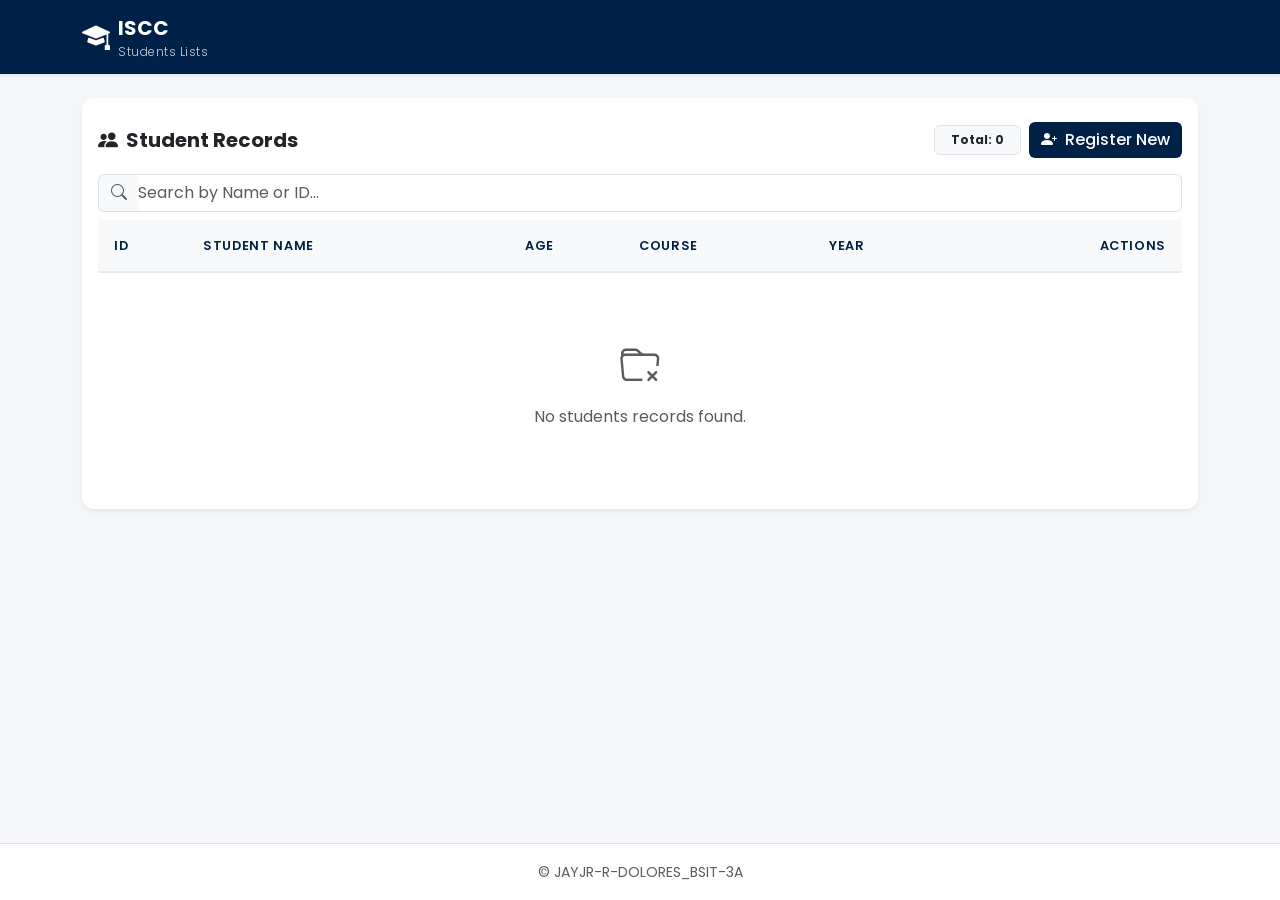
==== index.html @ 3f39bda5 "Add files via upload" ====
<!DOCTYPE html>
<html lang="en">
<head>
    <meta charset="UTF-8">
    <meta name="viewport" content="width=device-width, initial-scale=1.0">
    <title>Student Registration
    </title>
    <!-- Google Fonts -->
    <link href="https://fonts.googleapis.com/css2?family=Poppins:wght@300;400;500;600&display=swap" rel="stylesheet">
    <!-- Bootstrap CSS -->
    <link href="https://cdn.jsdelivr.net/npm/bootstrap@5.3.0/dist/css/bootstrap.min.css" rel="stylesheet">
    <!-- Bootstrap Icons -->
    <link rel="stylesheet" href="https://cdn.jsdelivr.net/npm/bootstrap-icons@1.10.0/font/bootstrap-icons.css">
    <link rel="stylesheet" href="style.css">
</head>
<body>
    
    <!-- Navbar -->
    <nav class="navbar navbar-expand-lg navbar-dark bg-school-primary shadow-sm">
        <div class="container">
            <a class="navbar-brand d-flex align-items-center" href="#">
                <i class="bi bi-mortarboard-fill me-2 fs-3"></i>
                <div>
                    <span class="fw-bold">ISCC</span>
                    <span class="d-block fs-6 fw-light">Students Lists</span>
                </div>
            </a>
        </div>
    </nav>

    <div class="container mt-4 mb-5">
        
        <!-- List Section (Default View) -->
        <div id="listSection">
            <div class="card shadow-sm border-0 fade-in">
                <div class="card-header bg-white border-bottom-0 pt-4 pb-0">
                    <div class="d-flex justify-content-between align-items-center flex-wrap gap-2 mb-3">
                        <h5 class="card-title text-school-primary fw-bold mb-0">
                            <i class="bi bi-people-fill me-2"></i>Student Records
                        </h5>
                        <div class="d-flex gap-2">
                            <span class="badge bg-light text-dark border align-self-center py-2 px-3">
                                Total: <span id="studentCount">0</span>
                            </span>
                            <button id="addNewBtn" class="btn btn-school-primary">
                                <i class="bi bi-person-plus-fill me-2"></i>Register New
                            </button>
                        </div>
                    </div>
                    
                    <!-- Search Bar -->
                    <div class="input-group mb-2">
                        <span class="input-group-text bg-light border-end-0 text-muted">
                            <i class="bi bi-search"></i>
                        </span>
                        <input type="text" class="form-control border-start-0 ps-0" id="searchInput" placeholder="Search by Name or ID...">
                    </div>
                </div>
                <div class="card-body pt-0">
                    <div class="table-responsive">
                        <table class="table table-hover align-middle custom-table">
                            <thead class="bg-light">
                                <tr>
                                    <th class="ps-3 d-none d-sm-table-cell">ID</th>
                                    <th>Student Name</th>
                                    <th class="d-none d-sm-table-cell">Age</th>
                                    <th>Course</th>
                                    <th class="d-none d-sm-table-cell">Year</th>
                                    <th class="text-end pe-3">Actions</th>
                                </tr>
                            </thead>
                            <tbody id="studentTableBody">
                                <!-- Rows will be added here dynamically -->
                            </tbody>
                        </table>
                    </div>
                    <div id="emptyState" class="text-center py-5 text-muted">
                        <i class="bi bi-folder-x fs-1 d-block mb-2"></i>
                        <p>No students records found.</p>
                    </div>
                </div>
            </div>
        </div>

        <!-- Form Section (Hidden by default) -->
        <div id="formSection" style="display: none;">
            <div class="row justify-content-center" id="formContainerRow">
                <div class="col-md-8 col-lg-6 p-0 p-md-2">
                    <div class="card shadow-sm border-0 fade-in" id="studentFormCard">
                        <div class="card-header bg-white border-bottom-0 pt-4 pb-0 d-flex justify-content-between align-items-center">
                            <h5 class="card-title text-school-primary fw-bold mb-0" id="formTitle">
                                <i class="bi bi-person-plus-fill me-2"></i>Register New Student
                            </h5>
                            <button type="button" class="btn-close" aria-label="Close" id="closeFormBtn"></button>
                        </div>
                        <div class="card-body">
                            <form id="studentForm">
                                <div class="mb-3">
                                    <label for="studentId" class="form-label text-muted small text-uppercase fw-bold">ID Number</label>
                                    <div class="input-group">
                                        <span class="input-group-text bg-light border-end-0"><i class="bi bi-hash"></i></span>
                                        <input type="text" class="form-control bg-light border-start-0" id="studentId" placeholder="Auto-generated" readonly disabled>
                                    </div>
                                </div>
                                
                                <div class="row">
                                    <div class="col-12 mb-3">
                                        <label for="lastName" class="form-label text-muted small text-uppercase fw-bold">Last Name <span class="text-danger">*</span></label>
                                        <input type="text" class="form-control" id="lastName" required>
                                    </div>
                                    <div class="col-12 mb-3">
                                        <label for="firstName" class="form-label text-muted small text-uppercase fw-bold">First Name <span class="text-danger">*</span></label>
                                        <input type="text" class="form-control" id="firstName" required>
                                    </div>
                                    <div class="col-12 mb-3">
                                        <label for="middleName" class="form-label text-muted small text-uppercase fw-bold">Middle Name</label>
                                        <input type="text" class="form-control" id="middleName">
                                    </div>
                                </div>

                                <div class="mb-3">
                                    <label for="birthdate" class="form-label text-muted small text-uppercase fw-bold">Birthdate <span class="text-danger">*</span></label>
                                    <input type="date" class="form-control" id="birthdate" required>
                                </div>

                                <div class="mb-3">
                                    <label for="course" class="form-label text-muted small text-uppercase fw-bold">Course <span class="text-danger">*</span></label>
                                    <select class="form-select" id="course" required>
                                        <option value="" selected disabled>Select Course</option>
                                        <option value="BS Hospitality Management">BS Hospitality Management</option>
                                        <option value="BS Information Technology">BS Information Technology</option>
                                        <option value="BS Cooperative Management">BS Cooperative Management</option>
                                        <option value="BS Tourism Management">BS Tourism Management</option>
                                    </select>
                                </div>

                                <div class="mb-3">
                                    <label for="yearLevel" class="form-label text-muted small text-uppercase fw-bold">Year Level <span class="text-danger">*</span></label>
                                    <select class="form-select" id="yearLevel" required>
                                        <option value="" selected disabled>Select Year</option>
                                        <option value="1">1st Year</option>
                                        <option value="2">2nd Year</option>
                                        <option value="3">3rd Year</option>
                                        <option value="4">4th Year</option>
                                    </select>
                                </div>

                                <div class="d-grid gap-2 mt-4">
                                    <button type="submit" class="btn btn-school-primary py-2" id="submitBtn">
                                        <i class="bi bi-save me-2"></i>Save Student
                                    </button>
                                    <button type="button" class="btn btn-outline-secondary py-2" id="cancelBtn">
                                        Cancel
                                    </button>
                                </div>
                            </form>
                        </div>
                    </div>
                </div>
            </div>
        </div>

    </div>

    <!-- Delete Confirmation Modal -->
    <div id="deleteModal" style="display: none;">
        <div class="card shadow-sm border-0 fade-in" style="max-width: 400px; width: 90%;">
            <div class="card-body text-center p-4">
                <div class="mb-3 text-danger">
                    <i class="bi bi-exclamation-circle-fill fs-1"></i>
                </div>
                <h5 class="fw-bold text-dark mb-2">Confirm Deletion</h5>
                <p class="text-muted mb-4">Are you sure you want to delete <strong id="deleteStudentName" class="text-dark"></strong>? This action cannot be undone.</p>
                <div class="d-grid gap-2 d-flex justify-content-center">
                    <button class="btn btn-outline-secondary px-4" id="cancelDeleteBtn">Cancel</button>
                    <button class="btn btn-danger px-4" id="confirmDeleteBtn">Delete</button>
                </div>
            </div>
        </div>
    </div>

    <!-- Loading / Success Overlay -->
    <div id="loadingOverlay" style="display: none;">
        <div class="card shadow-sm border-0 fade-in text-center p-4" style="max-width: 400px; width: 90%;">
            <!-- Loading State -->
            <div id="loadingState">
                <div class="spinner-border text-school-primary mb-3" role="status" style="width: 3rem; height: 3rem;">
                    <span class="visually-hidden">Loading...</span>
                </div>
                <h5 class="fw-bold text-dark">Processing...</h5>
                <p class="text-muted">Please wait while we save the data.</p>
            </div>
            
            <!-- Success State -->
            <div id="successState" style="display: none;">
                <div class="mb-3 text-success">
                    <i class="bi bi-check-circle-fill" style="font-size: 4rem;"></i>
                </div>
                <h5 class="fw-bold text-dark mb-1">Success!</h5>
                <p class="text-muted mb-0">Successfully Registered</p>
                <h5 class="fw-bold text-school-primary mt-2" id="successStudentName"></h5>
            </div>
        </div>
    </div>

    <!-- Duplicate Warning Modal -->
    <div id="warningModal" style="display: none;">
        <div class="card shadow-sm border-0 fade-in" style="max-width: 400px; width: 90%;">
            <div class="card-body text-center p-4">
                <div class="mb-3 text-warning">
                    <i class="bi bi-exclamation-triangle-fill fs-1"></i>
                </div>
                <h5 class="fw-bold text-dark mb-2">Duplicate Entry</h5>
                <p class="text-muted mb-4">A student with this name already exists. Do you want to continue?</p>
                <div class="d-grid gap-2 d-flex justify-content-center">
                    <button class="btn btn-outline-secondary px-4" id="cancelWarningBtn">Cancel</button>
                    <button class="btn btn-warning px-4 text-dark" id="continueWarningBtn">Continue</button>
                </div>
            </div>
        </div>
    </div>

    <!-- Footer -->
    <footer class="bg-white text-center py-3 mt-auto border-top">
        <div class="container">
            <small class="text-muted">&copy; JAYJR-R-DOLORES_BSIT-3A</small>
        </div>
    </footer>

    <!-- Bootstrap JS Bundle -->
    <script src="https://cdn.jsdelivr.net/npm/bootstrap@5.3.0/dist/js/bootstrap.bundle.min.js"></script>
    <script src="script.js"></script>
</body>
</html>
---- style.css ----
:root {
    --school-primary: #002147; /* Navy Blue */
    --school-secondary: #FFD700; /* Gold */
    --school-accent: #0056b3;
    --text-dark: #333333;
    --bg-light: #f4f6f9;
}

body {
    font-family: 'Poppins', sans-serif;
    background-color: var(--bg-light);
    color: var(--text-dark);
    display: flex;
    flex-direction: column;
    min-height: 100vh;
}

/* Animations */
.fade-in {
    animation: fadeIn 0.3s ease-in-out;
}

@keyframes fadeIn {
    from { opacity: 0; transform: translateY(10px); }
    to { opacity: 1; transform: translateY(0); }
}

/* Modal / Floating Form Styles */
#formSection, #deleteModal, #warningModal {
    position: fixed;
    top: 0;
    left: 0;
    width: 100%;
    height: 100%;
    z-index: 2000;
    background-color: rgba(0, 33, 71, 0.4); /* Navy tinted backdrop */
    backdrop-filter: blur(2px); /* Subtle backdrop blur for modern browsers */
    display: none; /* Flex when active */
    align-items: center;
    justify-content: center;
    padding: 1rem;
    overflow-y: auto; /* Allow scrolling if form is too tall */
}

/* Container for the card inside the modal */
#formSection > .row {
    width: 100%;
    max-width: 600px;
    margin: auto; /* Center in the flex container */
    transition: all 0.3s ease-in-out;
}

#warningModal {
    z-index: 2100; /* Sit above the form (2000) */
}

#loadingOverlay {
    position: fixed;
    top: 0;
    left: 0;
    width: 100%;
    height: 100%;
    z-index: 3000; /* Sit above everything */
    background-color: rgba(255, 255, 255, 0.9); /* Opaque white bg */
    backdrop-filter: blur(5px);
    display: none;
    align-items: center;
    justify-content: center;
}

/* Blur Effect for Background Content */
.blur-background {
    filter: blur(5px);
    pointer-events: none; /* Prevent clicks on background */
    user-select: none;
    transition: filter 0.3s ease;
}

/* Ensure List Section transitions smoothly */
#listSection {
    transition: filter 0.3s ease;
}

/* Navbar Customization */
.bg-school-primary {
    background-color: var(--school-primary) !important;
}

.navbar-brand .fs-6 {
    opacity: 0.8;
    font-size: 0.75rem !important;
    letter-spacing: 0.5px;
}

/* Card Styling */
.card {
    border-radius: 12px;
    overflow: hidden;
    transition: transform 0.2s ease-in-out;
}

.card-header {
    background-color: transparent;
}

/* Form Styling */
.form-label {
    font-size: 0.75rem;
    letter-spacing: 0.05em;
}

.form-control:focus, .form-select:focus {
    border-color: var(--school-accent);
    box-shadow: 0 0 0 0.2rem rgba(0, 86, 179, 0.15);
}

/* Button Customization */
.btn-school-primary {
    background-color: var(--school-primary);
    color: white;
    border: none;
    font-weight: 500;
    transition: all 0.3s;
}

.btn-school-primary:hover {
    background-color: var(--school-accent);
    color: white;
    transform: translateY(-1px);
}

.btn-warning {
    color: #fff;
    background-color: #ffc107;
    border-color: #ffc107;
}

/* Table Customization */
.custom-table thead th {
    background-color: #f8f9fa;
    color: var(--school-primary);
    font-weight: 600;
    text-transform: uppercase;
    font-size: 0.8rem;
    letter-spacing: 0.05em;
    border-bottom: 2px solid #e9ecef;
    padding-top: 1rem;
    padding-bottom: 1rem;
    white-space: nowrap;
    
    /* Sticky Header */
    position: sticky;
    top: 0;
    z-index: 10;
    box-shadow: 0 2px 2px -1px rgba(0, 0, 0, 0.1);
}

.custom-table tbody tr {
    transition: background-color 0.2s;
}

.custom-table tbody tr:hover {
    background-color: rgba(0, 33, 71, 0.03);
}

/* Minor Highlight - Refined */
.table-minor {
    position: relative;
}

.table-minor td:first-child {
    border-left: 4px solid var(--school-secondary);
}

/* Badge Minor */
.badge-minor {
    background-color: #fff3cd;
    color: #856404;
    padding: 0.25em 0.6em;
    font-size: 0.75em;
    border-radius: 10rem;
    margin-left: 0.5rem;
    border: 1px solid #ffeeba;
}

/* Action Buttons */
.btn-action {
    width: 32px;
    height: 32px;
    padding: 0;
    display: inline-flex;
    align-items: center;
    justify-content: center;
    border-radius: 50%;
    transition: all 0.2s;
}

.btn-action:hover {
    transform: scale(1.1);
}

/* Empty State */
#emptyState {
    display: none; /* Toggled via JS */
}

/* Utility to ensure table is always readable on mobile via scroll */
.table-responsive {
    overflow-x: auto;
    -webkit-overflow-scrolling: touch;
}

/* =========================================
   Mobile Optimization (Readable Table)
   ========================================= */
@media (max-width: 768px) {
    /* Stack Header Elements */
    .card-header .d-flex {
        flex-direction: column;
        align-items: stretch !important;
    }
    
    .card-header .d-flex .d-flex {
        /* Reset the inner button container to row but center/stretch it */
        flex-direction: row;
        justify-content: space-between;
        margin-top: 0.5rem;
    }

    #addNewBtn {
        width: 100%;
        margin-top: 0.5rem;
    }

    /* Table Compactness */
    .custom-table th, 
    .custom-table td {
        padding: 0.75rem 0.5rem; /* Reduce horizontal padding */
        font-size: 0.85rem;      /* Slightly smaller text */
        white-space: nowrap;     /* Prevent awkward wrapping */
    }

    /* Allow Name and Course to wrap if needed for context */
    .custom-table td:nth-child(2), /* Name */
    .custom-table td:nth-child(4) { /* Course */
        white-space: normal;
        min-width: 120px;
    }

    /* Justify Course Text Specifically */
    .custom-table td:nth-child(4) { /* Course */
        text-align: justify;
    }
    
    /* Action buttons smaller */
    .btn-action {
        width: 28px;
        height: 28px;
        font-size: 0.8rem;
    }
    
    /* Adjust Badge size */
    .badge {
        font-weight: normal;
        font-size: 0.7em !important;
        white-space: normal; /* Allow badge text to wrap if needed */
        display: inline-block;
        line-height: 1.2;
    }

    /* Full Screen Modal on Mobile */
    #formSection {
        padding: 0 !important;
        align-items: flex-end; /* Slide up or just cover */
    }

    #formSection > .row {
        max-width: 100%;
        margin: 0;
        height: 100%; /* Occupy full height */
    }

    #formSection .card {
        border-radius: 0; /* Remove corners */
        height: 100%;
        overflow-y: auto; /* Internal scrolling */
        box-shadow: none;
    }
    
    #formSection .card-header {
        position: sticky;
        top: 0;
        background-color: white;
        z-index: 5;
        border-bottom: 1px solid #e9ecef;
    }
}
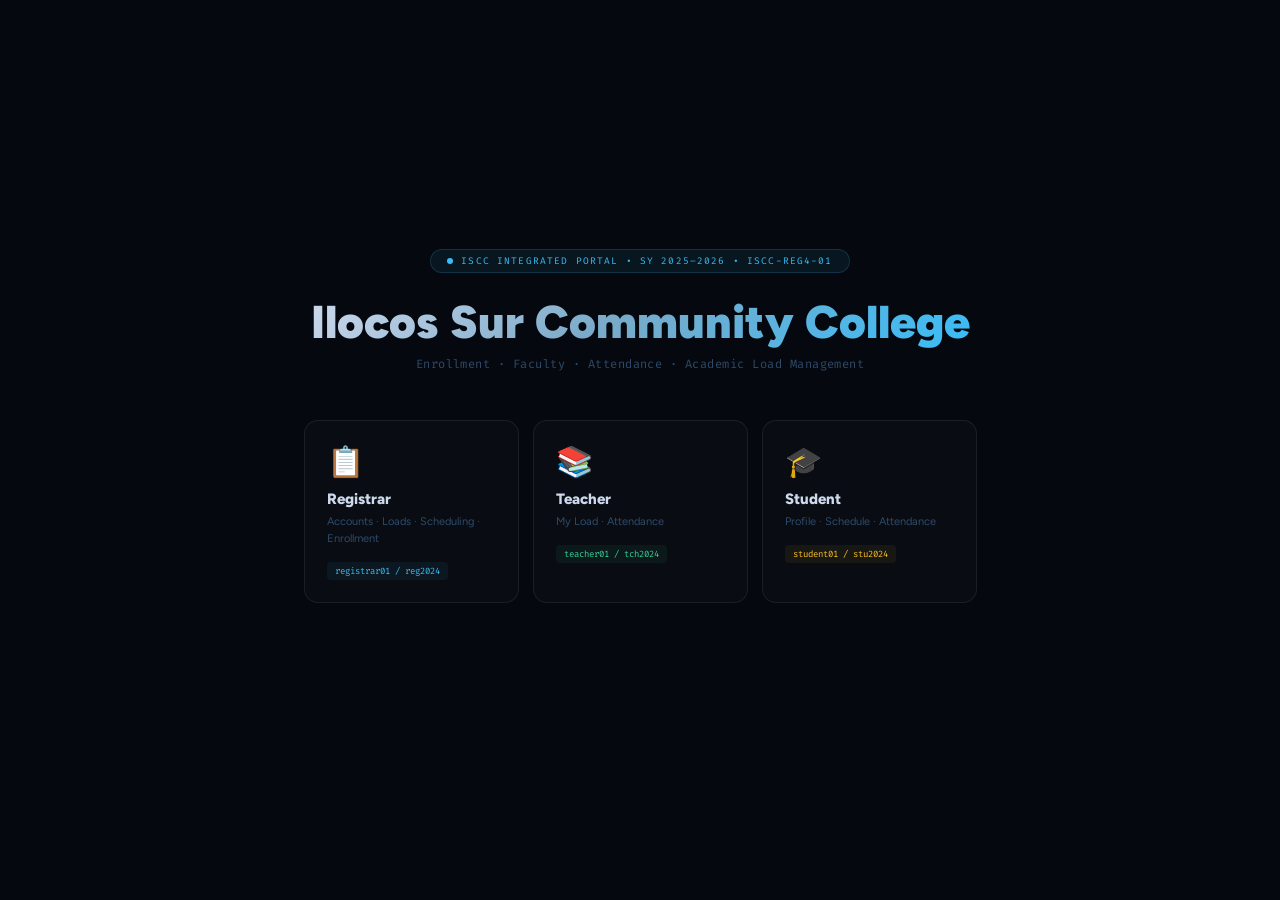
==== commit f50fd08a: "Implement full Student Registration and Attendance System - Added `setup.sql` for database schema an" ====
--- a/index.html
+++ b/index.html
@@ -3,232 +3,11 @@
 <head>
     <meta charset="UTF-8">
     <meta name="viewport" content="width=device-width, initial-scale=1.0">
-    <title>Student Registration
-    </title>
-    <!-- Google Fonts -->
-    <link href="https://fonts.googleapis.com/css2?family=Poppins:wght@300;400;500;600&display=swap" rel="stylesheet">
-    <!-- Bootstrap CSS -->
-    <link href="https://cdn.jsdelivr.net/npm/bootstrap@5.3.0/dist/css/bootstrap.min.css" rel="stylesheet">
-    <!-- Bootstrap Icons -->
-    <link rel="stylesheet" href="https://cdn.jsdelivr.net/npm/bootstrap-icons@1.10.0/font/bootstrap-icons.css">
+    <title>ISCC Integrated Portal</title>
     <link rel="stylesheet" href="style.css">
 </head>
 <body>
-    
-    <!-- Navbar -->
-    <nav class="navbar navbar-expand-lg navbar-dark bg-school-primary shadow-sm">
-        <div class="container">
-            <a class="navbar-brand d-flex align-items-center" href="#">
-                <i class="bi bi-mortarboard-fill me-2 fs-3"></i>
-                <div>
-                    <span class="fw-bold">ISCC</span>
-                    <span class="d-block fs-6 fw-light">Students Lists</span>
-                </div>
-            </a>
-        </div>
-    </nav>
-
-    <div class="container mt-4 mb-5">
-        
-        <!-- List Section (Default View) -->
-        <div id="listSection">
-            <div class="card shadow-sm border-0 fade-in">
-                <div class="card-header bg-white border-bottom-0 pt-4 pb-0">
-                    <div class="d-flex justify-content-between align-items-center flex-wrap gap-2 mb-3">
-                        <h5 class="card-title text-school-primary fw-bold mb-0">
-                            <i class="bi bi-people-fill me-2"></i>Student Records
-                        </h5>
-                        <div class="d-flex gap-2">
-                            <span class="badge bg-light text-dark border align-self-center py-2 px-3">
-                                Total: <span id="studentCount">0</span>
-                            </span>
-                            <button id="addNewBtn" class="btn btn-school-primary">
-                                <i class="bi bi-person-plus-fill me-2"></i>Register New
-                            </button>
-                        </div>
-                    </div>
-                    
-                    <!-- Search Bar -->
-                    <div class="input-group mb-2">
-                        <span class="input-group-text bg-light border-end-0 text-muted">
-                            <i class="bi bi-search"></i>
-                        </span>
-                        <input type="text" class="form-control border-start-0 ps-0" id="searchInput" placeholder="Search by Name or ID...">
-                    </div>
-                </div>
-                <div class="card-body pt-0">
-                    <div class="table-responsive">
-                        <table class="table table-hover align-middle custom-table">
-                            <thead class="bg-light">
-                                <tr>
-                                    <th class="ps-3 d-none d-sm-table-cell">ID</th>
-                                    <th>Student Name</th>
-                                    <th class="d-none d-sm-table-cell">Age</th>
-                                    <th>Course</th>
-                                    <th class="d-none d-sm-table-cell">Year</th>
-                                    <th class="text-end pe-3">Actions</th>
-                                </tr>
-                            </thead>
-                            <tbody id="studentTableBody">
-                                <!-- Rows will be added here dynamically -->
-                            </tbody>
-                        </table>
-                    </div>
-                    <div id="emptyState" class="text-center py-5 text-muted">
-                        <i class="bi bi-folder-x fs-1 d-block mb-2"></i>
-                        <p>No students records found.</p>
-                    </div>
-                </div>
-            </div>
-        </div>
-
-        <!-- Form Section (Hidden by default) -->
-        <div id="formSection" style="display: none;">
-            <div class="row justify-content-center" id="formContainerRow">
-                <div class="col-md-8 col-lg-6 p-0 p-md-2">
-                    <div class="card shadow-sm border-0 fade-in" id="studentFormCard">
-                        <div class="card-header bg-white border-bottom-0 pt-4 pb-0 d-flex justify-content-between align-items-center">
-                            <h5 class="card-title text-school-primary fw-bold mb-0" id="formTitle">
-                                <i class="bi bi-person-plus-fill me-2"></i>Register New Student
-                            </h5>
-                            <button type="button" class="btn-close" aria-label="Close" id="closeFormBtn"></button>
-                        </div>
-                        <div class="card-body">
-                            <form id="studentForm">
-                                <div class="mb-3">
-                                    <label for="studentId" class="form-label text-muted small text-uppercase fw-bold">ID Number</label>
-                                    <div class="input-group">
-                                        <span class="input-group-text bg-light border-end-0"><i class="bi bi-hash"></i></span>
-                                        <input type="text" class="form-control bg-light border-start-0" id="studentId" placeholder="Auto-generated" readonly disabled>
-                                    </div>
-                                </div>
-                                
-                                <div class="row">
-                                    <div class="col-12 mb-3">
-                                        <label for="lastName" class="form-label text-muted small text-uppercase fw-bold">Last Name <span class="text-danger">*</span></label>
-                                        <input type="text" class="form-control" id="lastName" required>
-                                    </div>
-                                    <div class="col-12 mb-3">
-                                        <label for="firstName" class="form-label text-muted small text-uppercase fw-bold">First Name <span class="text-danger">*</span></label>
-                                        <input type="text" class="form-control" id="firstName" required>
-                                    </div>
-                                    <div class="col-12 mb-3">
-                                        <label for="middleName" class="form-label text-muted small text-uppercase fw-bold">Middle Name</label>
-                                        <input type="text" class="form-control" id="middleName">
-                                    </div>
-                                </div>
-
-                                <div class="mb-3">
-                                    <label for="birthdate" class="form-label text-muted small text-uppercase fw-bold">Birthdate <span class="text-danger">*</span></label>
-                                    <input type="date" class="form-control" id="birthdate" required>
-                                </div>
-
-                                <div class="mb-3">
-                                    <label for="course" class="form-label text-muted small text-uppercase fw-bold">Course <span class="text-danger">*</span></label>
-                                    <select class="form-select" id="course" required>
-                                        <option value="" selected disabled>Select Course</option>
-                                        <option value="BS Hospitality Management">BS Hospitality Management</option>
-                                        <option value="BS Information Technology">BS Information Technology</option>
-                                        <option value="BS Cooperative Management">BS Cooperative Management</option>
-                                        <option value="BS Tourism Management">BS Tourism Management</option>
-                                    </select>
-                                </div>
-
-                                <div class="mb-3">
-                                    <label for="yearLevel" class="form-label text-muted small text-uppercase fw-bold">Year Level <span class="text-danger">*</span></label>
-                                    <select class="form-select" id="yearLevel" required>
-                                        <option value="" selected disabled>Select Year</option>
-                                        <option value="1">1st Year</option>
-                                        <option value="2">2nd Year</option>
-                                        <option value="3">3rd Year</option>
-                                        <option value="4">4th Year</option>
-                                    </select>
-                                </div>
-
-                                <div class="d-grid gap-2 mt-4">
-                                    <button type="submit" class="btn btn-school-primary py-2" id="submitBtn">
-                                        <i class="bi bi-save me-2"></i>Save Student
-                                    </button>
-                                    <button type="button" class="btn btn-outline-secondary py-2" id="cancelBtn">
-                                        Cancel
-                                    </button>
-                                </div>
-                            </form>
-                        </div>
-                    </div>
-                </div>
-            </div>
-        </div>
-
-    </div>
-
-    <!-- Delete Confirmation Modal -->
-    <div id="deleteModal" style="display: none;">
-        <div class="card shadow-sm border-0 fade-in" style="max-width: 400px; width: 90%;">
-            <div class="card-body text-center p-4">
-                <div class="mb-3 text-danger">
-                    <i class="bi bi-exclamation-circle-fill fs-1"></i>
-                </div>
-                <h5 class="fw-bold text-dark mb-2">Confirm Deletion</h5>
-                <p class="text-muted mb-4">Are you sure you want to delete <strong id="deleteStudentName" class="text-dark"></strong>? This action cannot be undone.</p>
-                <div class="d-grid gap-2 d-flex justify-content-center">
-                    <button class="btn btn-outline-secondary px-4" id="cancelDeleteBtn">Cancel</button>
-                    <button class="btn btn-danger px-4" id="confirmDeleteBtn">Delete</button>
-                </div>
-            </div>
-        </div>
-    </div>
-
-    <!-- Loading / Success Overlay -->
-    <div id="loadingOverlay" style="display: none;">
-        <div class="card shadow-sm border-0 fade-in text-center p-4" style="max-width: 400px; width: 90%;">
-            <!-- Loading State -->
-            <div id="loadingState">
-                <div class="spinner-border text-school-primary mb-3" role="status" style="width: 3rem; height: 3rem;">
-                    <span class="visually-hidden">Loading...</span>
-                </div>
-                <h5 class="fw-bold text-dark">Processing...</h5>
-                <p class="text-muted">Please wait while we save the data.</p>
-            </div>
-            
-            <!-- Success State -->
-            <div id="successState" style="display: none;">
-                <div class="mb-3 text-success">
-                    <i class="bi bi-check-circle-fill" style="font-size: 4rem;"></i>
-                </div>
-                <h5 class="fw-bold text-dark mb-1">Success!</h5>
-                <p class="text-muted mb-0">Successfully Registered</p>
-                <h5 class="fw-bold text-school-primary mt-2" id="successStudentName"></h5>
-            </div>
-        </div>
-    </div>
-
-    <!-- Duplicate Warning Modal -->
-    <div id="warningModal" style="display: none;">
-        <div class="card shadow-sm border-0 fade-in" style="max-width: 400px; width: 90%;">
-            <div class="card-body text-center p-4">
-                <div class="mb-3 text-warning">
-                    <i class="bi bi-exclamation-triangle-fill fs-1"></i>
-                </div>
-                <h5 class="fw-bold text-dark mb-2">Duplicate Entry</h5>
-                <p class="text-muted mb-4">A student with this name already exists. Do you want to continue?</p>
-                <div class="d-grid gap-2 d-flex justify-content-center">
-                    <button class="btn btn-outline-secondary px-4" id="cancelWarningBtn">Cancel</button>
-                    <button class="btn btn-warning px-4 text-dark" id="continueWarningBtn">Continue</button>
-                </div>
-            </div>
-        </div>
-    </div>
-
-    <!-- Footer -->
-    <footer class="bg-white text-center py-3 mt-auto border-top">
-        <div class="container">
-            <small class="text-muted">&copy; JAYJR-R-DOLORES_BSIT-3A</small>
-        </div>
-    </footer>
-
-    <!-- Bootstrap JS Bundle -->
-    <script src="https://cdn.jsdelivr.net/npm/bootstrap@5.3.0/dist/js/bootstrap.bundle.min.js"></script>
+    <div id="root"></div>
     <script src="script.js"></script>
 </body>
-</html>+</html>
--- a/style.css
+++ b/style.css
@@ -1,298 +1,52 @@
-:root {
-    --school-primary: #002147; /* Navy Blue */
-    --school-secondary: #FFD700; /* Gold */
-    --school-accent: #0056b3;
-    --text-dark: #333333;
-    --bg-light: #f4f6f9;
-}
+@import url('https://fonts.googleapis.com/css2?family=Figtree:wght@300;400;500;600;700;800;900&family=Fira+Code:wght@300;400;500;600&display=swap');
 
-body {
-    font-family: 'Poppins', sans-serif;
-    background-color: var(--bg-light);
-    color: var(--text-dark);
-    display: flex;
-    flex-direction: column;
-    min-height: 100vh;
-}
+*,*::before,*::after{box-sizing:border-box;margin:0;padding:0;}
+html,body{height:100%;}
+body{font-family:'Figtree',sans-serif;background:#05090f;color:#cdd9ec;min-height:100vh;}
+::-webkit-scrollbar{width:5px;height:5px;}
+::-webkit-scrollbar-track{background:#080d18;}
+::-webkit-scrollbar-thumb{background:#162b4a;border-radius:3px;}
 
-/* Animations */
-.fade-in {
-    animation: fadeIn 0.3s ease-in-out;
-}
+@keyframes fadeUp{from{opacity:0;transform:translateY(13px)}to{opacity:1;transform:translateY(0)}}
+@keyframes fadeIn{from{opacity:0}to{opacity:1}}
+@keyframes spin{to{transform:rotate(360deg)}}
+@keyframes blink{0%,100%{opacity:1}50%{opacity:.25}}
+@keyframes pop{0%{transform:scale(0)}65%{transform:scale(1.18)}100%{transform:scale(1)}}
+@keyframes slideR{from{transform:translateX(50px);opacity:0}to{transform:translateX(0);opacity:1}}
+@keyframes pulse{0%,100%{box-shadow:0 0 0 0 rgba(56,189,248,.4)}50%{box-shadow:0 0 0 6px rgba(56,189,248,0)}}
 
-@keyframes fadeIn {
-    from { opacity: 0; transform: translateY(10px); }
-    to { opacity: 1; transform: translateY(0); }
-}
+.a1{animation:fadeUp .4s .04s both}.a2{animation:fadeUp .4s .10s both}.a3{animation:fadeUp .4s .17s both}
+.a4{animation:fadeUp .4s .24s both}.a5{animation:fadeUp .4s .31s both}.a6{animation:fadeUp .4s .38s both}
 
-/* Modal / Floating Form Styles */
-#formSection, #deleteModal, #warningModal {
-    position: fixed;
-    top: 0;
-    left: 0;
-    width: 100%;
-    height: 100%;
-    z-index: 2000;
-    background-color: rgba(0, 33, 71, 0.4); /* Navy tinted backdrop */
-    backdrop-filter: blur(2px); /* Subtle backdrop blur for modern browsers */
-    display: none; /* Flex when active */
-    align-items: center;
-    justify-content: center;
-    padding: 1rem;
-    overflow-y: auto; /* Allow scrolling if form is too tall */
-}
+.btn{cursor:pointer;border:none;font-family:'Figtree',sans-serif;font-weight:600;transition:all .16s ease;}
+.btn:active{transform:scale(.96);}
+.btn:disabled{opacity:.45;cursor:not-allowed;}
 
-/* Container for the card inside the modal */
-#formSection > .row {
-    width: 100%;
-    max-width: 600px;
-    margin: auto; /* Center in the flex container */
-    transition: all 0.3s ease-in-out;
-}
+label{display:block;font-family:'Fira Code',monospace;font-size:10px;font-weight:500;
+  letter-spacing:.09em;text-transform:uppercase;color:#2e4a6a;margin-bottom:5px;}
+input,select,textarea{width:100%;padding:9px 12px;background:rgba(255,255,255,.03);
+  border:1px solid rgba(255,255,255,.08);border-radius:7px;color:#cdd9ec;font-size:13px;
+  font-family:'Figtree',sans-serif;outline:none;transition:border-color .18s;}
+input:focus,select:focus,textarea:focus{border-color:rgba(56,189,248,.4);}
+select option{background:#0a1525;}
 
-#warningModal {
-    z-index: 2100; /* Sit above the form (2000) */
-}
+table{border-collapse:collapse;width:100%;}
+th{padding:8px 13px;text-align:left;font-family:'Fira Code',monospace;font-size:9.5px;
+  font-weight:600;letter-spacing:.09em;text-transform:uppercase;color:#2e4a6a;
+  background:rgba(5,9,15,.95);border-bottom:1px solid rgba(255,255,255,.05);}
+td{padding:9px 13px;font-size:13px;border-bottom:1px solid rgba(255,255,255,.04);vertical-align:middle;}
+tr:hover td{background:rgba(56,189,248,.035);}
 
-#loadingOverlay {
-    position: fixed;
-    top: 0;
-    left: 0;
-    width: 100%;
-    height: 100%;
-    z-index: 3000; /* Sit above everything */
-    background-color: rgba(255, 255, 255, 0.9); /* Opaque white bg */
-    backdrop-filter: blur(5px);
-    display: none;
-    align-items: center;
-    justify-content: center;
-}
+.tag{display:inline-flex;align-items:center;gap:4px;padding:2px 8px;border-radius:20px;
+  font-size:10px;font-weight:700;font-family:'Fira Code',monospace;}
+.t-sky{background:rgba(56,189,248,.11);color:#38bdf8;border:1px solid rgba(56,189,248,.2);}
+.t-grn{background:rgba(52,211,153,.11);color:#34d399;border:1px solid rgba(52,211,153,.2);}
+.t-amb{background:rgba(251,191,36,.11);color:#fbbf24;border:1px solid rgba(251,191,36,.2);}
+.t-red{background:rgba(251,113,133,.11);color:#fb7185;border:1px solid rgba(251,113,133,.2);}
+.t-vio{background:rgba(167,139,250,.11);color:#a78bfa;border:1px solid rgba(167,139,250,.2);}
+.t-slt{background:rgba(100,116,139,.1);color:#94a3b8;border:1px solid rgba(100,116,139,.2);}
+.t-rose{background:rgba(244,63,94,.11);color:#f43f5e;border:1px solid rgba(244,63,94,.2);}
 
-/* Blur Effect for Background Content */
-.blur-background {
-    filter: blur(5px);
-    pointer-events: none; /* Prevent clicks on background */
-    user-select: none;
-    transition: filter 0.3s ease;
-}
-
-/* Ensure List Section transitions smoothly */
-#listSection {
-    transition: filter 0.3s ease;
-}
-
-/* Navbar Customization */
-.bg-school-primary {
-    background-color: var(--school-primary) !important;
-}
-
-.navbar-brand .fs-6 {
-    opacity: 0.8;
-    font-size: 0.75rem !important;
-    letter-spacing: 0.5px;
-}
-
-/* Card Styling */
-.card {
-    border-radius: 12px;
-    overflow: hidden;
-    transition: transform 0.2s ease-in-out;
-}
-
-.card-header {
-    background-color: transparent;
-}
-
-/* Form Styling */
-.form-label {
-    font-size: 0.75rem;
-    letter-spacing: 0.05em;
-}
-
-.form-control:focus, .form-select:focus {
-    border-color: var(--school-accent);
-    box-shadow: 0 0 0 0.2rem rgba(0, 86, 179, 0.15);
-}
-
-/* Button Customization */
-.btn-school-primary {
-    background-color: var(--school-primary);
-    color: white;
-    border: none;
-    font-weight: 500;
-    transition: all 0.3s;
-}
-
-.btn-school-primary:hover {
-    background-color: var(--school-accent);
-    color: white;
-    transform: translateY(-1px);
-}
-
-.btn-warning {
-    color: #fff;
-    background-color: #ffc107;
-    border-color: #ffc107;
-}
-
-/* Table Customization */
-.custom-table thead th {
-    background-color: #f8f9fa;
-    color: var(--school-primary);
-    font-weight: 600;
-    text-transform: uppercase;
-    font-size: 0.8rem;
-    letter-spacing: 0.05em;
-    border-bottom: 2px solid #e9ecef;
-    padding-top: 1rem;
-    padding-bottom: 1rem;
-    white-space: nowrap;
-    
-    /* Sticky Header */
-    position: sticky;
-    top: 0;
-    z-index: 10;
-    box-shadow: 0 2px 2px -1px rgba(0, 0, 0, 0.1);
-}
-
-.custom-table tbody tr {
-    transition: background-color 0.2s;
-}
-
-.custom-table tbody tr:hover {
-    background-color: rgba(0, 33, 71, 0.03);
-}
-
-/* Minor Highlight - Refined */
-.table-minor {
-    position: relative;
-}
-
-.table-minor td:first-child {
-    border-left: 4px solid var(--school-secondary);
-}
-
-/* Badge Minor */
-.badge-minor {
-    background-color: #fff3cd;
-    color: #856404;
-    padding: 0.25em 0.6em;
-    font-size: 0.75em;
-    border-radius: 10rem;
-    margin-left: 0.5rem;
-    border: 1px solid #ffeeba;
-}
-
-/* Action Buttons */
-.btn-action {
-    width: 32px;
-    height: 32px;
-    padding: 0;
-    display: inline-flex;
-    align-items: center;
-    justify-content: center;
-    border-radius: 50%;
-    transition: all 0.2s;
-}
-
-.btn-action:hover {
-    transform: scale(1.1);
-}
-
-/* Empty State */
-#emptyState {
-    display: none; /* Toggled via JS */
-}
-
-/* Utility to ensure table is always readable on mobile via scroll */
-.table-responsive {
-    overflow-x: auto;
-    -webkit-overflow-scrolling: touch;
-}
-
-/* =========================================
-   Mobile Optimization (Readable Table)
-   ========================================= */
-@media (max-width: 768px) {
-    /* Stack Header Elements */
-    .card-header .d-flex {
-        flex-direction: column;
-        align-items: stretch !important;
-    }
-    
-    .card-header .d-flex .d-flex {
-        /* Reset the inner button container to row but center/stretch it */
-        flex-direction: row;
-        justify-content: space-between;
-        margin-top: 0.5rem;
-    }
-
-    #addNewBtn {
-        width: 100%;
-        margin-top: 0.5rem;
-    }
-
-    /* Table Compactness */
-    .custom-table th, 
-    .custom-table td {
-        padding: 0.75rem 0.5rem; /* Reduce horizontal padding */
-        font-size: 0.85rem;      /* Slightly smaller text */
-        white-space: nowrap;     /* Prevent awkward wrapping */
-    }
-
-    /* Allow Name and Course to wrap if needed for context */
-    .custom-table td:nth-child(2), /* Name */
-    .custom-table td:nth-child(4) { /* Course */
-        white-space: normal;
-        min-width: 120px;
-    }
-
-    /* Justify Course Text Specifically */
-    .custom-table td:nth-child(4) { /* Course */
-        text-align: justify;
-    }
-    
-    /* Action buttons smaller */
-    .btn-action {
-        width: 28px;
-        height: 28px;
-        font-size: 0.8rem;
-    }
-    
-    /* Adjust Badge size */
-    .badge {
-        font-weight: normal;
-        font-size: 0.7em !important;
-        white-space: normal; /* Allow badge text to wrap if needed */
-        display: inline-block;
-        line-height: 1.2;
-    }
-
-    /* Full Screen Modal on Mobile */
-    #formSection {
-        padding: 0 !important;
-        align-items: flex-end; /* Slide up or just cover */
-    }
-
-    #formSection > .row {
-        max-width: 100%;
-        margin: 0;
-        height: 100%; /* Occupy full height */
-    }
-
-    #formSection .card {
-        border-radius: 0; /* Remove corners */
-        height: 100%;
-        overflow-y: auto; /* Internal scrolling */
-        box-shadow: none;
-    }
-    
-    #formSection .card-header {
-        position: sticky;
-        top: 0;
-        background-color: white;
-        z-index: 5;
-        border-bottom: 1px solid #e9ecef;
-    }
-}
-
+.card{background:#0a1525;border:1px solid rgba(255,255,255,.07);border-radius:13px;}
+.mono{font-family:'Fira Code',monospace;}
+.sec-hd{font-family:'Fira Code',monospace;font-size:9.5px;color:#38bdf8;letter-spacing:.11em;margin-bottom:13px;text-transform:uppercase;}
